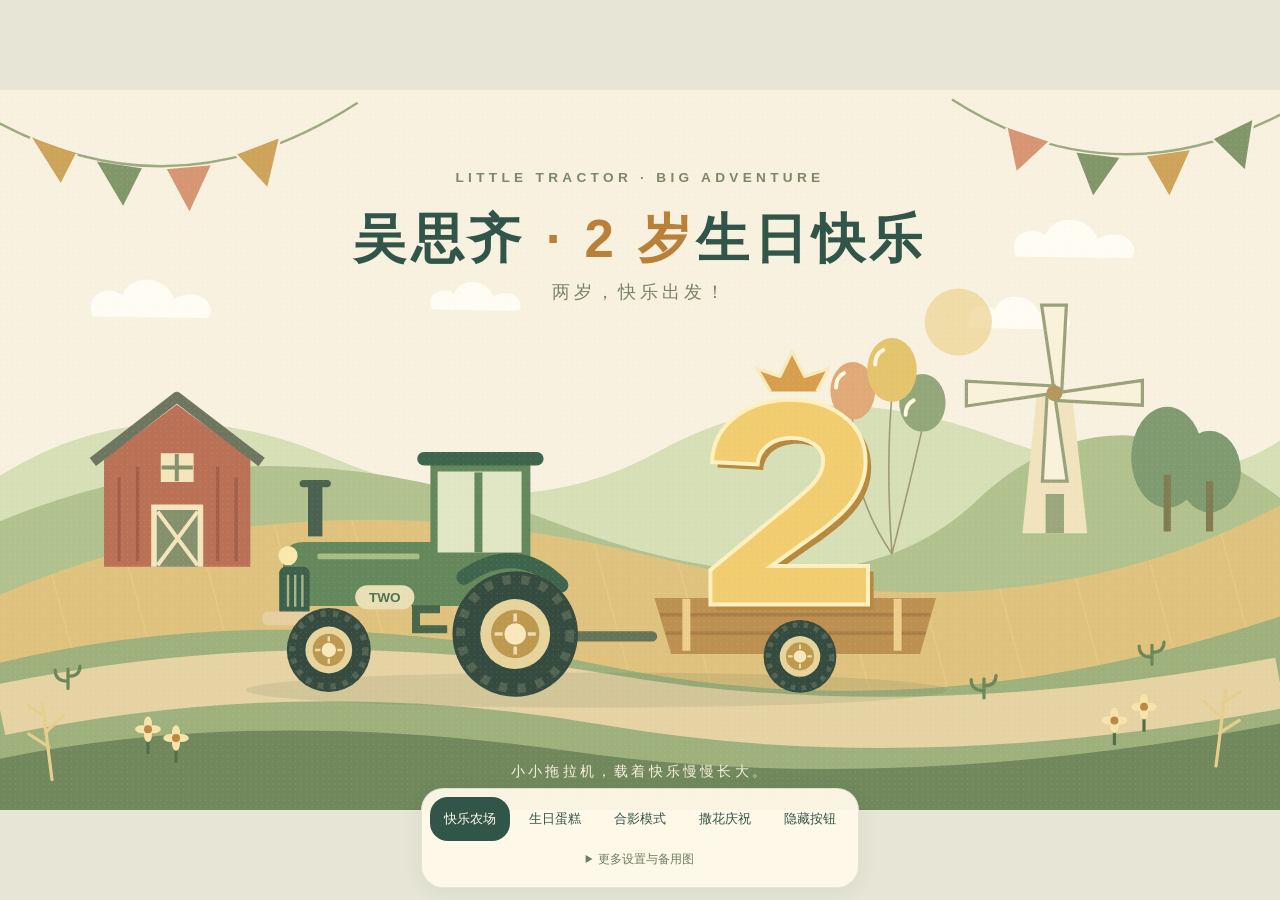
==== classic/index.html @ 9b850d2f "feat: 初始化两岁拖拉机主题生日大屏项目 添加完整的项目说明文档README.md，新增派对版与简洁版生日网页及配套静态资源，新增三款开发辅助脚本：静态资源导出脚本、页面回归测试脚本、派对插画构建" ====
<!doctype html>
<html lang="zh-CN">
<head>
<meta charset="utf-8">
<meta name="viewport" content="width=device-width, initial-scale=1, viewport-fit=cover">
<meta name="theme-color" content="#f8f1df">
<title>清新简洁 · 吴思齐两岁生日</title>
<meta name="description" content="思齐两岁生日大屏：快乐农场、生日蛋糕、合影模式。">
<style>
:root { color-scheme:light; --ink:#315548; --paper:#f8f1df; }
* { box-sizing:border-box; }
html,body { margin:0; width:100%; height:100%; overflow:hidden; }
body { background:#e7e6d6; color:var(--ink); font-family:"PingFang SC","Microsoft YaHei",sans-serif; display:grid; place-items:center; }
button,a,summary { font:inherit; -webkit-tap-highlight-color:transparent; touch-action:manipulation; }
button[hidden],.controls[hidden] { display:none!important; }
.stage { position:relative; width:min(100vw,177.7778vh); width:min(100vw,177.7778dvh); aspect-ratio:16/9; overflow:hidden; background:var(--paper); isolation:isolate; outline:none; }
.scene { position:absolute; inset:0; width:100%; height:100%; }
.controls { position:fixed; bottom:max(12px,env(safe-area-inset-bottom)); left:50%; transform:translateX(-50%); width:max-content; max-width:calc(100vw - 24px); max-height:70vh; max-height:70dvh; overflow-y:auto; z-index:5; padding:8px; background:#fff9e9f5; border:1px solid #31554820; border-radius:22px; box-shadow:0 4px 20px #31554815; }
.control-row { display:flex; flex-wrap:wrap; justify-content:center; gap:5px; max-width:680px; }
.controls button,.controls a { display:inline-flex; align-items:center; justify-content:center; min-height:44px; border:0; border-radius:18px; padding:10px 14px; background:transparent; color:var(--ink); cursor:pointer; font-size:13px; text-decoration:none; }
.controls button:hover,.controls a:hover,summary:hover { background:#e9edda; }
.controls button[aria-pressed="true"] { background:#315548; color:#fff9e9; }
#candles { background:#edce8d; }
.controls :focus-visible { outline:2px solid var(--ink); outline-offset:2px; }
.controls button:disabled { cursor:wait; opacity:.65; }
summary { cursor:pointer; text-align:center; padding:10px; border-radius:12px; font-size:12px; color:#6c7d61; min-height:38px; }
.secondary { border-top:1px solid #31554815; padding-top:8px; }
.help { max-width:650px; font-size:12px; line-height:1.8; margin:8px 12px; text-align:center; color:#6c7d61; }
.notice { position:fixed; left:50%; top:max(12px,env(safe-area-inset-top)); transform:translateX(-50%); background:#315548ed; color:#fff9e9; padding:12px 20px; border-radius:18px; text-align:center; font-size:13px; line-height:1.6; z-index:6; max-width:90vw; width:max-content; pointer-events:none; }
.notice:empty { display:none; }
.portrait-note { display:none; position:fixed; top:calc(50% + 28.125vw); font-size:13px; color:#63715d; text-align:center; line-height:1.8; margin:20px; }
.clean .portrait-note { display:none; }
.cloud { animation:drift 24s ease-in-out infinite alternate; }
.cloud.two { animation-duration:32s; animation-direction:alternate-reverse; }
.blades { transform-origin:1318px 379px; animation:spin 28s linear infinite; }
.wheel { animation:spin 18s linear infinite; }
.rear { transform-origin:644px 680px; }
.front { transform-origin:411px 700px; }
.trailer-wheel { transform-origin:1000px 708px; animation-duration:22s; }
.balloons { transform-origin:1115px 580px; animation:sway 6s ease-in-out infinite alternate; }
.paused * { animation-play-state:paused!important; }
#confetti { position:absolute; inset:0; pointer-events:none; overflow:hidden; }
.confetti-piece { position:absolute; left:var(--x); top:-5%; width:.55%; height:1.6%; border-radius:2px; background:var(--color); opacity:0; animation:fall var(--duration) linear var(--delay) both; }
@keyframes spin { to { transform:rotate(360deg); } }
@keyframes drift { to { transform:translateX(28px); } }
@keyframes sway { from { transform:rotate(-2deg); } to { transform:rotate(3deg); } }
@keyframes fall { 0% { opacity:0; transform:translate(0,0) rotate(0); } 8% { opacity:.8; } 85% { opacity:.8; } 100% { opacity:0; transform:translate(var(--drift),var(--fall)) rotate(var(--turn)); } }
@media(prefers-reduced-motion:reduce) { .stage * { animation:none!important; } #confetti { display:none; } }
@media(orientation:portrait) { .portrait-note { display:block; } .controls { width:calc(100vw - 24px); } .controls button,.controls a { padding:10px 12px; } }
@media(max-height:460px) { .controls { bottom:max(6px,env(safe-area-inset-bottom)); padding:4px; border-radius:16px; } .controls button,.controls a { padding:8px 12px; font-size:12px; } summary { padding:6px; min-height:30px; } }

[hidden] { display:none!important; }
.party-ride { animation:ride 16s ease-in-out infinite alternate; }
@keyframes ride { from {transform:translateX(-14px)} to {transform:translateX(14px)} }
#flames { transform-box:fill-box; transform-origin:center bottom; }
.controls button,.controls a { min-height:44px; }
@media(prefers-reduced-motion:reduce) { .stage * { animation:none!important; } }
</style>
</head>
<body>
<main class="stage" id="stage" tabindex="-1" aria-label="吴思齐两周岁生日农场，绿色拖拉机拉着数字2">
<svg id="farm-scene" class="scene" viewBox="0 0 1600 900" xmlns="http://www.w3.org/2000/svg" aria-hidden="true">
<defs>
 <pattern id="paper" width="7" height="7" patternUnits="userSpaceOnUse"><circle cx="1" cy="2" r=".65" fill="#9c8964" opacity=".09"/><circle cx="5" cy="6" r=".5" fill="#fff" opacity=".5"/></pattern>
 <pattern id="field" width="95" height="70" patternUnits="userSpaceOnUse" patternTransform="rotate(-15)"><path d="M0 0V70" stroke="#f1d186" stroke-width="3" opacity=".55"/></pattern>
 <g id="cloud" fill="#fffdf3"><path d="M0 38C-12 12 18-3 37 12C47-18 93-12 102 16C132 0 157 23 144 40Z"/></g>
 <g id="sprout" stroke="#6c8757" stroke-width="4" fill="none" stroke-linecap="round"><path d="M0 0v-24m0 15q-16 0-16-14m16 8q15 0 15-13"/></g>
 <g id="flower"><path d="M0 0v-31" stroke="#526e4a" stroke-width="4"/><g fill="#f6e4aa"><ellipse cy="-38" rx="5" ry="9"/><ellipse cy="-24" rx="5" ry="9"/><ellipse cx="-7" cy="-31" rx="9" ry="5"/><ellipse cx="7" cy="-31" rx="9" ry="5"/></g><circle cy="-31" r="5" fill="#bd8845"/></g>
 <g id="tire"><circle r="70" fill="#354b40"/><circle r="61" fill="none" stroke="#536453" stroke-width="10" stroke-dasharray="9 12"/><circle r="39" fill="#e7d49c"/><circle r="27" fill="#bc994f"/><circle r="12" fill="#f7e9bd"/><g stroke="#eedbad" stroke-width="4"><path d="M0-23v9M0 14v9M-23 0h9M14 0h9"/></g></g>
</defs>
<path d="M0 0H1600V900H0Z" fill="#f8f1df"/>
<!-- 悬挂的彩旗与远处的云 -->
<path d="M-30 25Q210 170 447 16M1190 12Q1400 147 1630 15" fill="none" stroke="#9caa80" stroke-width="3"/>
<g stroke="#f8f1df" stroke-width="3"><path d="M38 59l38 60 20-39" fill="#cda45a"/><path d="M119 89l35 59 25-50" fill="#829769"/><path d="M207 99l30 56 28-61" fill="#d69573"/><path d="M295 81l40 43 15-64" fill="#cda45a"/><path d="M1258 47l12 57 42-39" fill="#d69573"/><path d="M1344 78l22 57 35-50" fill="#829769"/><path d="M1432 83l30 52 27-60" fill="#cda45a"/><path d="M1516 62l41 40 10-65" fill="#829769"/></g>
<g class="cloud"><use href="#cloud" x="116" y="245"/><use href="#cloud" x="1120" y="286" transform="translate(260 22) scale(.85)"/></g><g class="cloud two"><use href="#cloud" x="1270" y="170"/><use href="#cloud" x="720" y="328" transform="scale(.75)"/></g>
<circle cx="1198" cy="290" r="42" fill="#ecd391" opacity=".7"/>
<!-- 一层层的田野 -->
<path d="M0 482Q190 363 414 459T825 451T1245 434T1600 438V900H0Z" fill="#d7dfb7"/>
<path d="M0 539Q330 401 689 539T1220 514T1600 510V900H0Z" fill="#b1c28e"/>
<path d="M0 631Q365 471 820 584T1600 519V900H0Z" fill="#dfc27e"/>
<path d="M0 631Q365 471 820 584T1600 519V900H0Z" fill="url(#field)"/>
<!-- 谷仓 -->
<g transform="translate(130 393)"><path d="M0 68L91 0l92 68v135H0Z" fill="#ba7156"/><path d="M-14 72L91-9 197 72" fill="none" stroke="#6f7660" stroke-width="13" stroke-linejoin="round"/><path d="M19 91v105m23-118v118m100-118v118m23-105v105" stroke="#a55f49" stroke-width="4"/><path d="M59 125h65v78H59Z" fill="#f4e5bc"/><path d="M66 132h51v71H66Z" fill="#85916c"/><path d="M67 134l50 67m0-67l-50 67" stroke="#f4e5bc" stroke-width="5"/><path d="M71 61h41v36H71Z" fill="#f4e5bc"/><path d="M91 62v34m-19-17h39" stroke="#85916c" stroke-width="5"/></g>
<!-- 风车 -->
<path d="M1296 380h44l19 174h-81Z" fill="#f0e3bd"/><path d="M1307 505h23v49h-23Z" fill="#9ba67d"/><g class="blades" fill="#f9f2da" stroke="#9aa27b" stroke-width="4"><path d="M1318 379l-16-110h31l-6 110Z"/><path d="M1318 379l110-16v31l-110-6Z"/><path d="M1318 379l16 110h-31l6-110Z"/><path d="M1318 379l-110 16v-31l110 6Z"/></g><circle cx="1318" cy="379" r="10" fill="#b5965d"/>
<g fill="#7f9b6f"><ellipse cx="1459" cy="459" rx="45" ry="63"/><ellipse cx="1512" cy="477" rx="39" ry="51"/></g><path d="M1459 481v71m53-63v63" stroke="#817c51" stroke-width="9"/>
<path d="M0 716Q345 632 753 719T1600 658V900H0Z" fill="#9eb17c"/>
<path d="M0 775Q378 696 759 762T1600 741" fill="none" stroke="#e6d3a4" stroke-width="64"/>
<!-- 小车拖着生日数字；保持主体稳定，只有轮毂缓慢转动 -->
<ellipse cx="745" cy="750" rx="438" ry="22" fill="#5d714f" opacity=".15"/>
<path d="M715 683h100" stroke="#657456" stroke-width="13" stroke-linecap="round"/>
<g class="balloons" stroke="#9f9a72" stroke-width="2" fill="none"><path d="M1115 580q-55-80-49-175m49 175q24-95 38-158m-38 158q-8-110 0-199"/><ellipse cx="1066" cy="376" rx="28" ry="36" fill="#dfaa78" stroke="none"/><ellipse cx="1153" cy="391" rx="29" ry="36" fill="#93a77a" stroke="none"/><ellipse cx="1115" cy="350" rx="31" ry="40" fill="#e4c46c" stroke="none"/><path d="M1055 354q-10 5-10 18m59-47q-10 5-10 18m48 45q-10 5-10 18" stroke="#fff7df" stroke-width="5" stroke-linecap="round"/></g>
<path d="M818 635h352l-20 70H839Z" fill="#bc9050"/><path d="M825 656h338m-331 23h325" stroke="#a77e46" stroke-width="4"/><path d="M858 636v65m264-65v65" stroke="#edce8c" stroke-width="10"/>
<g class="wheel trailer-wheel"><use href="#tire" transform="translate(1000 708) scale(.65)"/></g>
<!-- 数字用路径绘制，避免不同设备字体改变形状 -->
<path d="M890 465C894 361 1082 362 1082 464C1082 510 1048 537 999 570L964 595H1085V643H888V600L973 530C1013 498 1029 485 1029 463C1029 427 950 423 947 468Z" fill="#b7893e" transform="translate(7 7)"/>
<path d="M890 465C894 361 1082 362 1082 464C1082 510 1048 537 999 570L964 595H1085V643H888V600L973 530C1013 498 1029 485 1029 463C1029 427 950 423 947 468Z" fill="#f1cd70" stroke="#fff0bf" stroke-width="5"/>
<path d="M963 377l-17-29 29 10 15-31 16 31 30-10-15 29" fill="#d79f4d" stroke="#f9ebba" stroke-width="4" stroke-linejoin="round"/>
<g><path d="M354 590q0-25 27-25h157v-98h125v178H352Z" fill="#64875b"/><path d="M547 477h105v101H547Z" fill="#e1e6c5"/><path d="M598 478v100" stroke="#64875b" stroke-width="10"/><path d="M530 461h141" stroke="#3c654b" stroke-width="17" stroke-linecap="round"/><path d="M385 558v-63h18v63" fill="#4b6250"/><path d="M379 492h30" stroke="#4b6250" stroke-width="9" stroke-linecap="round"/><rect x="349" y="596" width="38" height="62" rx="8" fill="#3d604b"/><path d="M360 606v40m9-40v40m9-40v40" stroke="#a5b489" stroke-width="3"/><path d="M400 583h121" stroke="#a9bd82" stroke-width="7" stroke-linecap="round"/><rect x="328" y="652" width="65" height="17" rx="6" fill="#e7cea0"/><circle cx="360" cy="582" r="12" fill="#fae7ac"/><path d="M580 609q66-46 121 10" fill="none" stroke="#3e654c" stroke-width="19" stroke-linecap="round"/><rect x="444" y="619" width="74" height="30" rx="15" fill="#e9dfb6"/><text x="481" y="640" text-anchor="middle" fill="#4f7350" font-size="17" font-family="sans-serif" font-weight="700">TWO</text><path d="M550 649h-30v25h39" fill="none" stroke="#47664b" stroke-width="10"/>
<g class="wheel rear"><use href="#tire" transform="translate(644 680) scale(1.12)"/></g><g class="wheel front"><use href="#tire" transform="translate(411 700) scale(.75)"/></g></g>
<!-- 前景花草 -->
<path d="M0 836Q319 770 716 827T1600 792V900H0Z" fill="#70885c"/>
<g><use href="#sprout" x="85" y="748"/><use href="#sprout" x="1230" y="760"/><use href="#sprout" x="1440" y="718"/><use href="#flower" x="185" y="830"/><use href="#flower" x="220" y="841"/><use href="#flower" x="1393" y="819"/><use href="#flower" x="1430" y="802"/></g>
<g stroke="#e6cf8c" stroke-width="4" fill="none" stroke-linecap="round"><path d="M65 862l-12-95m8 54l-25-16m22-3l22-21m-23 3l-22-15M1520 845l12-95m-8 54l25-16m-22-3l-22-21m23 3l22-15"/></g>
<path d="M0 0H1600V900H0Z" fill="url(#paper)" pointer-events="none"/>
<!-- 文字与插画共用坐标，保证电视与备用图构图一致 -->
<g text-anchor="middle" font-family="PingFang SC, Microsoft YaHei, Noto Sans CJK SC, sans-serif">
<text x="800" y="115" font-size="17" font-weight="600" letter-spacing="5.4" fill="#7b8868">LITTLE TRACTOR · BIG ADVENTURE</text>
<text x="800" y="209" font-size="66" font-weight="bold" letter-spacing="6" fill="#315548">吴思齐 <tspan fill="#b88038">· 2 岁</tspan>生日快乐</text>
<text x="800" y="260" font-size="23" letter-spacing="5" fill="#788465">两岁，快乐出发！</text>
<text x="800" y="858" font-size="18" letter-spacing="4" fill="#f8f1df">小小拖拉机，载着快乐慢慢长大。</text>
</g>
</svg>
<svg class="scene" id="cake-scene" style="display:none" viewBox="0 0 1600 900" xmlns="http://www.w3.org/2000/svg" aria-hidden="true">
<defs>
 <pattern id="cake-paper" width="7" height="7" patternUnits="userSpaceOnUse"><circle cx="1" cy="2" r=".65" fill="#9c8964" opacity=".09"/><circle cx="5" cy="6" r=".5" fill="#fff" opacity=".5"/></pattern>
 <pattern id="cake-field" width="95" height="70" patternUnits="userSpaceOnUse" patternTransform="rotate(-15)"><path d="M0 0V70" stroke="#f1d186" stroke-width="3" opacity=".55"/></pattern>
 <g id="cake-cloud" fill="#fffdf3"><path d="M0 38C-12 12 18-3 37 12C47-18 93-12 102 16C132 0 157 23 144 40Z"/></g>
 <g id="cake-sprout" stroke="#6c8757" stroke-width="4" fill="none" stroke-linecap="round"><path d="M0 0v-24m0 15q-16 0-16-14m16 8q15 0 15-13"/></g>
 <g id="cake-flower"><path d="M0 0v-31" stroke="#526e4a" stroke-width="4"/><g fill="#f6e4aa"><ellipse cy="-38" rx="5" ry="9"/><ellipse cy="-24" rx="5" ry="9"/><ellipse cx="-7" cy="-31" rx="9" ry="5"/><ellipse cx="7" cy="-31" rx="9" ry="5"/></g><circle cy="-31" r="5" fill="#bd8845"/></g>
 <g id="cake-tire"><circle r="70" fill="#354b40"/><circle r="61" fill="none" stroke="#536453" stroke-width="10" stroke-dasharray="9 12"/><circle r="39" fill="#e7d49c"/><circle r="27" fill="#bc994f"/><circle r="12" fill="#f7e9bd"/><g stroke="#eedbad" stroke-width="4"><path d="M0-23v9M0 14v9M-23 0h9M14 0h9"/></g></g>
</defs>
<path d="M0 0H1600V900H0Z" fill="#f8f1df"/>
<!-- 悬挂的彩旗与远处的云 -->
<path d="M-30 25Q210 170 447 16M1190 12Q1400 147 1630 15" fill="none" stroke="#9caa80" stroke-width="3"/>
<g stroke="#f8f1df" stroke-width="3"><path d="M38 59l38 60 20-39" fill="#cda45a"/><path d="M119 89l35 59 25-50" fill="#829769"/><path d="M207 99l30 56 28-61" fill="#d69573"/><path d="M295 81l40 43 15-64" fill="#cda45a"/><path d="M1258 47l12 57 42-39" fill="#d69573"/><path d="M1344 78l22 57 35-50" fill="#829769"/><path d="M1432 83l30 52 27-60" fill="#cda45a"/><path d="M1516 62l41 40 10-65" fill="#829769"/></g>
<g class="cloud"><use href="#cake-cloud" x="116" y="245"/><use href="#cake-cloud" x="1120" y="286" transform="translate(260 22) scale(.85)"/></g><g class="cloud two"><use href="#cake-cloud" x="1270" y="170"/><use href="#cake-cloud" x="720" y="328" transform="scale(.75)"/></g>
<circle cx="1198" cy="290" r="42" fill="#ecd391" opacity=".7"/>
<ellipse cx="800" cy="733" rx="610" ry="139" fill="#e6e8ce"/>
<ellipse cx="800" cy="757" rx="395" ry="30" fill="#b4bd90" opacity=".35"/>
<!-- 奶油蛋糕与木色蛋糕托 -->
<path d="M755 747h90l13 49h-116Z" fill="#bb9156"/>
<ellipse cx="800" cy="800" rx="135" ry="12" fill="#cda66d"/>
<rect x="470" y="720" width="660" height="29" rx="15" fill="#cda66d"/>
<rect x="505" y="568" width="590" height="152" rx="29" fill="#93a87b"/>
<path d="M524 597v93m49-93v93m49-93v93m49-93v93m49-93v93m49-93v93m49-93v93m49-93v93m49-93v93m49-93v93m49-93v93m49-93v93" stroke="#b5c49a" stroke-width="7" opacity=".55"/>
<path d="M505 597v-24q0-21 25-21h540q25 0 25 21v24q-20 35-40 0-21 37-42 0-21 37-42 0-21 37-42 0-21 37-42 0-21 37-42 0-21 37-42 0-21 37-42 0-21 37-42 0-21 37-42 0-21 37-42 0-21 37-42 0-21 37-44 0Z" fill="#fff7e3"/>
<rect x="602" y="433" width="396" height="127" rx="26" fill="#edce8d"/>
<path d="M602 466v-26q0-19 24-19h348q24 0 24 19v26q-22 32-44 0-22 32-44 0-22 32-44 0-22 32-44 0-22 32-44 0-22 32-44 0-22 32-44 0-22 32-44 0-22 32-44 0Z" fill="#fff9e9"/>
<g fill="#cba367"><circle cx="647" cy="508" r="5"/><circle cx="700" cy="527" r="5"/><circle cx="750" cy="508" r="5"/><circle cx="850" cy="508" r="5"/><circle cx="900" cy="527" r="5"/><circle cx="953" cy="508" r="5"/></g>
<rect x="685" y="626" width="230" height="58" rx="29" fill="#f7efda"/>
<text x="800" y="663" text-anchor="middle" font-size="26" letter-spacing="5" fill="#536d4b" font-family="sans-serif">HAPPY TWO</text>
<!-- 两支蜡烛：只由大人点击按钮熄灭 -->
<g stroke="#ca9774" stroke-width="3"><rect x="727" y="352" width="21" height="69" rx="5" fill="#e4b18b"/><rect x="852" y="352" width="21" height="69" rx="5" fill="#e4b18b"/><path d="M729 368l17 11m-17 7l17 11m108-29l17 11m-17 7l17 11" stroke="#fff1d4"/><path d="M737 351v-11m125 11v-11" stroke="#635c45"/></g>
<g id="flames" fill="#dfad51"><path d="M737 296c-5 17-18 23-17 35 1 19 33 19 34 0 1-12-12-20-17-35Z"/><path d="M862 296c-5 17-18 23-17 35 1 19 33 19 34 0 1-12-12-20-17-35Z"/><g fill="#ffe5a3"><ellipse cx="737" cy="333" rx="7" ry="10"/><ellipse cx="862" cy="333" rx="7" ry="10"/></g></g>
<!-- 小拖拉机与农场花朵保留主题呼应 -->
<g transform="translate(60 421) scale(.58)"><g><path d="M354 590q0-25 27-25h157v-98h125v178H352Z" fill="#64875b"/><path d="M547 477h105v101H547Z" fill="#e1e6c5"/><path d="M598 478v100" stroke="#64875b" stroke-width="10"/><path d="M530 461h141" stroke="#3c654b" stroke-width="17" stroke-linecap="round"/><path d="M385 558v-63h18v63" fill="#4b6250"/><path d="M379 492h30" stroke="#4b6250" stroke-width="9" stroke-linecap="round"/><rect x="349" y="596" width="38" height="62" rx="8" fill="#3d604b"/><path d="M360 606v40m9-40v40m9-40v40" stroke="#a5b489" stroke-width="3"/><path d="M400 583h121" stroke="#a9bd82" stroke-width="7" stroke-linecap="round"/><rect x="328" y="652" width="65" height="17" rx="6" fill="#e7cea0"/><circle cx="360" cy="582" r="12" fill="#fae7ac"/><path d="M580 609q66-46 121 10" fill="none" stroke="#3e654c" stroke-width="19" stroke-linecap="round"/><rect x="444" y="619" width="74" height="30" rx="15" fill="#e9dfb6"/><text x="481" y="640" text-anchor="middle" fill="#4f7350" font-size="17" font-family="sans-serif" font-weight="700">TWO</text><path d="M550 649h-30v25h39" fill="none" stroke="#47664b" stroke-width="10"/>
<g ><use href="#cake-tire" transform="translate(644 680) scale(1.12)"/></g><g ><use href="#cake-tire" transform="translate(411 700) scale(.75)"/></g></g>
</g>
<g transform="translate(1165 575)"><path d="M0 164v-117m40 117V20m40 144V57" stroke="#819368" stroke-width="6"/><g fill="#e6c778"><ellipse cy="41" rx="21" ry="30"/><ellipse cx="40" cy="16" rx="21" ry="30"/><ellipse cx="80" cy="52" rx="21" ry="30"/></g><path d="M0 109q-40 0-42-29 36-2 42 29m40 2q39-8 39-37-31 1-39 37m40 43q33-3 38-32-30-1-38 32" fill="#93a87b"/></g>
<use href="#cake-flower" x="510" y="815"/><use href="#cake-flower" x="1225" y="803"/>
<path d="M0 0H1600V900H0Z" fill="url(#cake-paper)" pointer-events="none"/>
<g text-anchor="middle" font-family="PingFang SC, Microsoft YaHei, Noto Sans CJK SC, sans-serif">
<text x="800" y="115" font-size="17" font-weight="600" letter-spacing="5.4" fill="#7b8868">A LITTLE WISH · A LOT OF LOVE</text>
<text x="800" y="209" font-size="66" font-weight="bold" letter-spacing="6" fill="#315548">吴思齐 <tspan fill="#b88038">· 2 岁</tspan>生日快乐</text>
<text id="cake-wish" x="800" y="260" font-size="23" letter-spacing="5" fill="#788465">小小的愿望，大大的幸福。</text>
<text x="800" y="858" font-size="18" letter-spacing="4" fill="#788465">愿你眼里有光，每一天都快乐成长。</text>
</g></svg>
<div id="confetti" aria-hidden="true"></div>
</main>
<p class="portrait-note">把手机横过来，让快乐铺满大屏<br>通过手机的屏幕镜像功能投到电视</p>
<nav class="controls" id="controls" aria-label="大屏控制">
 <div class="control-row">
  <button id="farm" type="button" aria-pressed="true">快乐农场</button>
  <button id="cake" type="button" aria-pressed="false">生日蛋糕</button>
  <button id="candles" type="button" hidden>吹灭蜡烛</button>
  <button id="photo" type="button" aria-pressed="false">合影模式</button>
  <button id="celebrate" type="button">撒花庆祝</button>
  <button id="hide" type="button">隐藏按钮</button>
 </div>
 <details id="options"><summary>更多设置与备用图</summary>
  <div class="control-row secondary">
   <button id="pause" type="button" aria-pressed="false">暂停动画</button>
   <button id="fullscreen" type="button">全屏展示</button>
   <button id="awake" type="button" aria-pressed="false">保持屏幕常亮</button>
   <a href="assets/birthday-background-4k.png" download="思齐两岁生日背景-4K.png">农场备用图</a>
   <a href="assets/birthday-cake-4k.png" download="思齐两岁生日蛋糕-4K.png">蛋糕备用图</a>
  </div>
  <a href="../index.html">返回派对版</a>
  <p class="help">先横屏，再使用手机屏幕镜像。隐藏后轻点画面恢复操作。<br>蛋糕和蜡烛由大人手动控制；没有倒计时，也不会调用麦克风。<br>常亮功能不可用时，请在手机设置里暂时延长自动锁屏时间。</p>
 </details>
</nav>
<div class="notice" id="notice" role="status" aria-live="polite"></div>
<noscript><p class="notice">当前为静态农场背景；开启浏览器 JavaScript 后可切换蛋糕和合影模式。</p></noscript>
<script>
'use strict';
const $ = id => document.getElementById(id);
const stage = $('stage');
const controls = $('controls');
const pause = $('pause');
const photo = $('photo');
const notice = $('notice');
const fullscreen = $('fullscreen');
const reducedMotion = window.matchMedia('(prefers-reduced-motion: reduce)');
let scene = 'farm';
let blown = false;
let photoMode = false;
let pausedBeforePhoto = false;
let noticeTimer;
let confettiTimer;
let wakeLock = null;
let wantsAwake = false;
let wakePending = false;

function clearNotice() {
 clearTimeout(noticeTimer);
 notice.textContent = '';
}
function tell(message) {
 clearNotice();
 notice.textContent = message;
 noticeTimer = setTimeout(clearNotice, 5000);
}
function setControls(visible) {
 controls.hidden = !visible;
 document.body.classList.toggle('clean', !visible || photoMode);
 if (!visible) {
  $('options').open = false;
  clearNotice();
  stage.focus({preventScroll:true});
 }
}
function setPaused(paused) {
 stage.classList.toggle('paused', paused);
 pause.textContent = paused ? '继续动画' : '暂停动画';
 pause.setAttribute('aria-pressed', String(paused));
 if (paused) clearConfetti();
}
function leavePhoto() {
 photoMode = false;
 photo.textContent = '合影模式';
 photo.setAttribute('aria-pressed', 'false');
 document.body.classList.toggle('clean', controls.hidden);
 setPaused(pausedBeforePhoto);
}
photo.addEventListener('click', () => {
 if (photoMode) { leavePhoto(); return; }
 pausedBeforePhoto = stage.classList.contains('paused');
 photoMode = true;
 setPaused(true);
 photo.textContent = '退出合影';
 photo.setAttribute('aria-pressed', 'true');
 setControls(false);
});
pause.addEventListener('click', () => {
 if (photoMode) { leavePhoto(); setPaused(false); }
 else setPaused(!stage.classList.contains('paused'));
});
function clearConfetti() {
 clearTimeout(confettiTimer);
 $('confetti').replaceChildren();
}
function celebrate() {
 clearConfetti();
 if (reducedMotion.matches || stage.classList.contains('paused')) return;
 const colors = ['#cda45a','#829769','#d69573','#e4c46c'];
 const pieces = document.createDocumentFragment();
 for (let i=0; i<48; i++) {
  const piece = document.createElement('i');
  piece.className = 'confetti-piece';
  const values = {
   '--x':`${(i * 37) % 100}%`, '--color':colors[i % colors.length],
   '--duration':`${6 + (i % 4) * .5}s`, '--delay':`${(i % 7) * .13}s`,
   '--drift':`${(i % 2 ? 1 : -1) * (15 + i % 60)}px`,
   '--fall':`${stage.clientHeight * 1.12}px`, '--turn':`${i % 2 ? 240 : -240}deg`
  };
  for (const [key,value] of Object.entries(values)) piece.style.setProperty(key,value);
  pieces.append(piece);
 }
 $('confetti').append(pieces);
 confettiTimer = setTimeout(clearConfetti, 9000);
}
function updateCandles() {
 $('flames').style.display = blown ? 'none' : '';
 $('cake-wish').textContent = blown ? '愿所有美好，陪你慢慢长大。' : '小小的愿望，大大的幸福。';
 $('candles').textContent = blown ? '重新点亮' : '吹灭蜡烛';
 stage.setAttribute('aria-label', scene === 'farm'
  ? '吴思齐两周岁生日农场，绿色拖拉机拉着数字2'
  : `吴思齐两周岁生日蛋糕，蜡烛${blown ? '已熄灭' : '已点亮'}`);
}
function selectScene(next) {
 if (scene === next) return;
 clearConfetti();
 clearNotice();
 scene = next;
 $('farm-scene').style.display = next === 'farm' ? '' : 'none';
 $('cake-scene').style.display = next === 'cake' ? '' : 'none';
 $('farm').setAttribute('aria-pressed', String(next === 'farm'));
 $('cake').setAttribute('aria-pressed', String(next === 'cake'));
 $('candles').hidden = next !== 'cake';
 updateCandles();
}
$('farm').addEventListener('click', () => selectScene('farm'));
$('cake').addEventListener('click', () => selectScene('cake'));
$('candles').addEventListener('click', () => {
 if (scene !== 'cake') return;
 blown = !blown;
 updateCandles();
 if (blown) { celebrate(); setControls(false); }
 else clearConfetti();
});
$('celebrate').addEventListener('click', () => { celebrate(); setControls(false); });
$('hide').addEventListener('click', () => setControls(false));
document.addEventListener('click', event => {
 if (controls.hidden && !event.target.closest('button,a,summary')) setControls(true);
});
fullscreen.addEventListener('click', async () => {
 try {
  if (document.fullscreenElement) await document.exitFullscreen();
  else if (document.documentElement.requestFullscreen) {
   await document.documentElement.requestFullscreen();
   setControls(false);
  } else tell('此浏览器不支持网页全屏，请横屏并收起浏览器工具栏。');
 } catch { tell('暂时无法进入全屏；仍可横屏并使用手机屏幕镜像。'); }
});
document.addEventListener('fullscreenchange', () => {
 fullscreen.textContent = document.fullscreenElement ? '退出全屏' : '全屏展示';
 if (!document.fullscreenElement) setControls(true);
});
// 常亮仅在浏览器支持且用户主动开启时申请；切后台释放后，回前台尝试恢复。
function updateAwakeButton() {
 $('awake').textContent = wakeLock ? '关闭屏幕常亮' : wantsAwake ? '常亮已暂停 · 重试' : '保持屏幕常亮';
 $('awake').setAttribute('aria-pressed', String(Boolean(wakeLock)));
}
async function acquireWakeLock(showFeedback) {
 if (wakePending || wakeLock || !wantsAwake || document.visibilityState !== 'visible') return;
 wakePending = true;
 $('awake').disabled = true;
 try {
  const lock = await navigator.wakeLock.request('screen');
  if (!wantsAwake) { await lock.release(); return; }
  wakeLock = lock;
  lock.addEventListener('release', () => {
   if (wakeLock === lock) wakeLock = null;
   updateAwakeButton();
  });
  if (showFeedback) tell('屏幕常亮已开启，请保持网页在前台。');
 } catch {
  if (showFeedback) tell('当前无法保持常亮，请在手机设置里暂时延长自动锁屏时间。');
 } finally {
  wakePending = false;
  $('awake').disabled = false;
  updateAwakeButton();
 }
}
$('awake').addEventListener('click', async () => {
 if (!navigator.wakeLock) {
  tell('此环境不支持网页常亮，请在手机设置里暂时延长自动锁屏时间。');
  return;
 }
 if (wakeLock) {
  wantsAwake = false;
  const lock = wakeLock;
  wakeLock = null;
  try { await lock.release(); } catch { /* 页面状态已复位。 */ }
  updateAwakeButton();
 } else {
  wantsAwake = true;
  await acquireWakeLock(true);
 }
});
document.addEventListener('visibilitychange', () => {
 if (document.visibilityState === 'visible') acquireWakeLock(false);
 else clearConfetti();
});
window.addEventListener('pagehide', () => {
 clearConfetti();
 const lock = wakeLock;
 wakeLock = null;
 if (lock) lock.release().catch(() => {});
});
window.addEventListener('pageshow', () => acquireWakeLock(false));
window.addEventListener('resize', clearConfetti);
if (reducedMotion.addEventListener) reducedMotion.addEventListener('change', clearConfetti);
document.addEventListener('keydown', event => {
 if (event.key === 'Escape') { setControls(true); $('farm').focus(); }
 if (event.key.toLowerCase() === 'h' && !event.repeat && !event.ctrlKey && !event.metaKey && !event.altKey) {
  setControls(controls.hidden);
  if (!controls.hidden) $('farm').focus();
 }
});
</script>
</body>
</html>
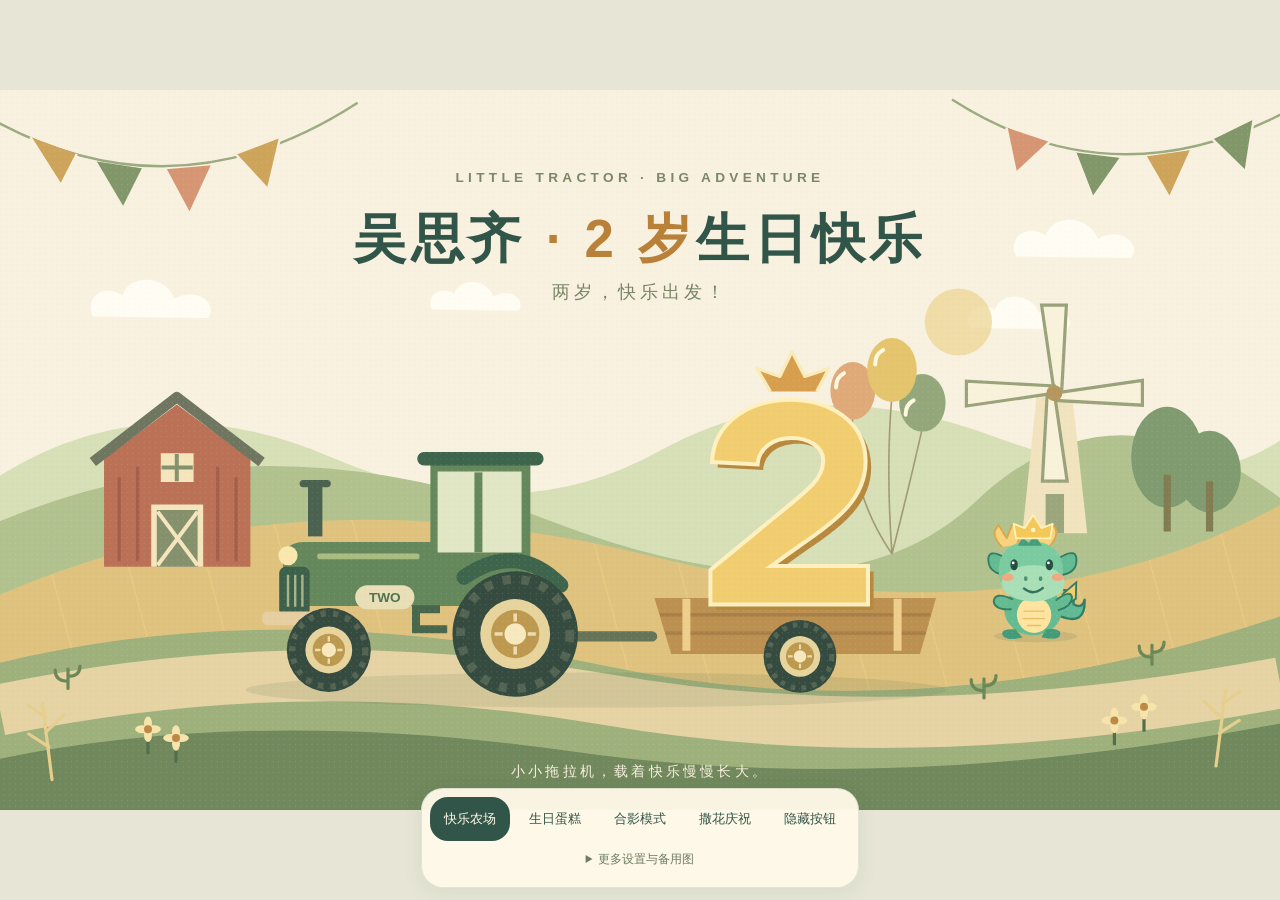
==== commit 97616931: "feat: 添加生日农场派对与游乐园模式、CI部署及配套工具 - 配置GitHub Pages自动部署工作流，支持main分支推送与手动部署 - 新增静态资源打包、站点检查等开发脚本，完善项目工具链 " ====
--- a/classic/index.html
+++ b/classic/index.html
@@ -98,6 +98,27 @@
 <path d="M963 377l-17-29 29 10 15-31 16 31 30-10-15 29" fill="#d79f4d" stroke="#f9ebba" stroke-width="4" stroke-linejoin="round"/>
 <g><path d="M354 590q0-25 27-25h157v-98h125v178H352Z" fill="#64875b"/><path d="M547 477h105v101H547Z" fill="#e1e6c5"/><path d="M598 478v100" stroke="#64875b" stroke-width="10"/><path d="M530 461h141" stroke="#3c654b" stroke-width="17" stroke-linecap="round"/><path d="M385 558v-63h18v63" fill="#4b6250"/><path d="M379 492h30" stroke="#4b6250" stroke-width="9" stroke-linecap="round"/><rect x="349" y="596" width="38" height="62" rx="8" fill="#3d604b"/><path d="M360 606v40m9-40v40m9-40v40" stroke="#a5b489" stroke-width="3"/><path d="M400 583h121" stroke="#a9bd82" stroke-width="7" stroke-linecap="round"/><rect x="328" y="652" width="65" height="17" rx="6" fill="#e7cea0"/><circle cx="360" cy="582" r="12" fill="#fae7ac"/><path d="M580 609q66-46 121 10" fill="none" stroke="#3e654c" stroke-width="19" stroke-linecap="round"/><rect x="444" y="619" width="74" height="30" rx="15" fill="#e9dfb6"/><text x="481" y="640" text-anchor="middle" fill="#4f7350" font-size="17" font-family="sans-serif" font-weight="700">TWO</text><path d="M550 649h-30v25h39" fill="none" stroke="#47664b" stroke-width="10"/>
 <g class="wheel rear"><use href="#tire" transform="translate(644 680) scale(1.12)"/></g><g class="wheel front"><use href="#tire" transform="translate(411 700) scale(.75)"/></g></g>
+<!-- 小龙伙伴 -->
+<g transform="translate(1205 525) scale(.58)"><ellipse cx="154" cy="272" rx="90" ry="13" fill="#285c48" opacity=".12"/>
+<path d="M205 228q58 24 55-35-5 21-24 10 3-28-22-31" fill="#62b995" stroke="#327d62" stroke-width="5" stroke-linejoin="round"/>
+<path d="M211 183l31-27-1 35-20 13" fill="#f4cc6b" stroke="#327d62" stroke-width="4"/>
+<ellipse cx="149" cy="216" rx="62" ry="54" fill="#65bb91"/>
+<ellipse cx="151" cy="226" rx="37" ry="39" fill="#ffe4a0"/>
+<path d="M129 218h44m-46 16h47m-37 15h28" stroke="#e7bd65" stroke-width="3" stroke-linecap="round"/>
+<path d="M111 257q-33-2-28 12 4 14 43 6m51-18q35-3 30 13-4 13-40 4" fill="#439c79"/>
+<path d="M104 192q-38-17-40 5 2 19 37 17m98-20q31-24 34-5-2 19-29 27" fill="#65bb91" stroke="#327d62" stroke-width="4" stroke-linecap="round"/>
+<path d="M91 104q-43-25-38 9 3 23 38 28m113-37q42-26 38 9-2 24-37 28" fill="#65bb91" stroke="#327d62" stroke-width="4"/>
+<path d="M82 80Q54 51 75 33l17 28 12-30q21 11 11 44m69 4q26-29 7-47l-16 29-13-28q-20 10-10 43" fill="#f8d37b" stroke="#d7a850" stroke-width="4" stroke-linejoin="round"/>
+<rect x="75" y="69" width="138" height="122" rx="57" fill="#7acba0"/>
+<path d="M116 77l10-17 14 11 12-18 16 24" fill="#459d79"/>
+<ellipse cx="149" cy="158" rx="68" ry="39" fill="#a9dfb7"/>
+<ellipse cx="108" cy="118" rx="8" ry="12" fill="#264c40"/><ellipse cx="184" cy="118" rx="8" ry="12" fill="#264c40"/>
+<circle cx="106" cy="114" r="3" fill="#fff"/><circle cx="182" cy="114" r="3" fill="#fff"/>
+<ellipse cx="94" cy="145" rx="13" ry="8" fill="#efa981"/><ellipse cx="202" cy="145" rx="13" ry="8" fill="#efa981"/>
+<ellipse cx="133" cy="148" rx="4" ry="5" fill="#4b9474"/><ellipse cx="165" cy="148" rx="4" ry="5" fill="#4b9474"/>
+<path d="M129 169q20 17 41-1" fill="none" stroke="#33735b" stroke-width="5" stroke-linecap="round"/>
+<path d="M112 61l-5-31 24 9 18-28 18 28 24-9-5 31Z" fill="#f4c857" stroke="#fff1b6" stroke-width="4" stroke-linejoin="round"/>
+<circle cx="149" cy="43" r="5" fill="#fff5c9"/></g>
 <!-- 前景花草 -->
 <path d="M0 836Q319 770 716 827T1600 792V900H0Z" fill="#70885c"/>
 <g><use href="#sprout" x="85" y="748"/><use href="#sprout" x="1230" y="760"/><use href="#sprout" x="1440" y="718"/><use href="#flower" x="185" y="830"/><use href="#flower" x="220" y="841"/><use href="#flower" x="1393" y="819"/><use href="#flower" x="1430" y="802"/></g>
@@ -148,6 +169,26 @@
 <g ><use href="#cake-tire" transform="translate(644 680) scale(1.12)"/></g><g ><use href="#cake-tire" transform="translate(411 700) scale(.75)"/></g></g>
 </g>
 <g transform="translate(1165 575)"><path d="M0 164v-117m40 117V20m40 144V57" stroke="#819368" stroke-width="6"/><g fill="#e6c778"><ellipse cy="41" rx="21" ry="30"/><ellipse cx="40" cy="16" rx="21" ry="30"/><ellipse cx="80" cy="52" rx="21" ry="30"/></g><path d="M0 109q-40 0-42-29 36-2 42 29m40 2q39-8 39-37-31 1-39 37m40 43q33-3 38-32-30-1-38 32" fill="#93a87b"/></g>
+<g transform="translate(1120 550) scale(.66)"><ellipse cx="154" cy="272" rx="90" ry="13" fill="#285c48" opacity=".12"/>
+<path d="M205 228q58 24 55-35-5 21-24 10 3-28-22-31" fill="#62b995" stroke="#327d62" stroke-width="5" stroke-linejoin="round"/>
+<path d="M211 183l31-27-1 35-20 13" fill="#f4cc6b" stroke="#327d62" stroke-width="4"/>
+<ellipse cx="149" cy="216" rx="62" ry="54" fill="#65bb91"/>
+<ellipse cx="151" cy="226" rx="37" ry="39" fill="#ffe4a0"/>
+<path d="M129 218h44m-46 16h47m-37 15h28" stroke="#e7bd65" stroke-width="3" stroke-linecap="round"/>
+<path d="M111 257q-33-2-28 12 4 14 43 6m51-18q35-3 30 13-4 13-40 4" fill="#439c79"/>
+<path d="M104 192q-38-17-40 5 2 19 37 17m98-20q31-24 34-5-2 19-29 27" fill="#65bb91" stroke="#327d62" stroke-width="4" stroke-linecap="round"/>
+<path d="M91 104q-43-25-38 9 3 23 38 28m113-37q42-26 38 9-2 24-37 28" fill="#65bb91" stroke="#327d62" stroke-width="4"/>
+<path d="M82 80Q54 51 75 33l17 28 12-30q21 11 11 44m69 4q26-29 7-47l-16 29-13-28q-20 10-10 43" fill="#f8d37b" stroke="#d7a850" stroke-width="4" stroke-linejoin="round"/>
+<rect x="75" y="69" width="138" height="122" rx="57" fill="#7acba0"/>
+<path d="M116 77l10-17 14 11 12-18 16 24" fill="#459d79"/>
+<ellipse cx="149" cy="158" rx="68" ry="39" fill="#a9dfb7"/>
+<ellipse cx="108" cy="118" rx="8" ry="12" fill="#264c40"/><ellipse cx="184" cy="118" rx="8" ry="12" fill="#264c40"/>
+<circle cx="106" cy="114" r="3" fill="#fff"/><circle cx="182" cy="114" r="3" fill="#fff"/>
+<ellipse cx="94" cy="145" rx="13" ry="8" fill="#efa981"/><ellipse cx="202" cy="145" rx="13" ry="8" fill="#efa981"/>
+<ellipse cx="133" cy="148" rx="4" ry="5" fill="#4b9474"/><ellipse cx="165" cy="148" rx="4" ry="5" fill="#4b9474"/>
+<path d="M129 169q20 17 41-1" fill="none" stroke="#33735b" stroke-width="5" stroke-linecap="round"/>
+<path d="M112 61l-5-31 24 9 18-28 18 28 24-9-5 31Z" fill="#f4c857" stroke="#fff1b6" stroke-width="4" stroke-linejoin="round"/>
+<circle cx="149" cy="43" r="5" fill="#fff5c9"/></g>
 <use href="#cake-flower" x="510" y="815"/><use href="#cake-flower" x="1225" y="803"/>
 <path d="M0 0H1600V900H0Z" fill="url(#cake-paper)" pointer-events="none"/>
 <g text-anchor="middle" font-family="PingFang SC, Microsoft YaHei, Noto Sans CJK SC, sans-serif">
@@ -176,7 +217,7 @@
    <a href="assets/birthday-background-4k.png" download="思齐两岁生日背景-4K.png">农场备用图</a>
    <a href="assets/birthday-cake-4k.png" download="思齐两岁生日蛋糕-4K.png">蛋糕备用图</a>
   </div>
-  <a href="../index.html">返回派对版</a>
+  <a href="../index.html">选择其他版本</a>
   <p class="help">先横屏，再使用手机屏幕镜像。隐藏后轻点画面恢复操作。<br>蛋糕和蜡烛由大人手动控制；没有倒计时，也不会调用麦克风。<br>常亮功能不可用时，请在手机设置里暂时延长自动锁屏时间。</p>
  </details>
 </nav>
@@ -328,7 +369,7 @@
  $('awake').disabled = true;
  try {
   const lock = await navigator.wakeLock.request('screen');
-  if (!wantsAwake) { await lock.release(); return; }
+  if (!wantsAwake || document.visibilityState !== 'visible') { await lock.release(); return; }
   wakeLock = lock;
   lock.addEventListener('release', () => {
    if (wakeLock === lock) wakeLock = null;
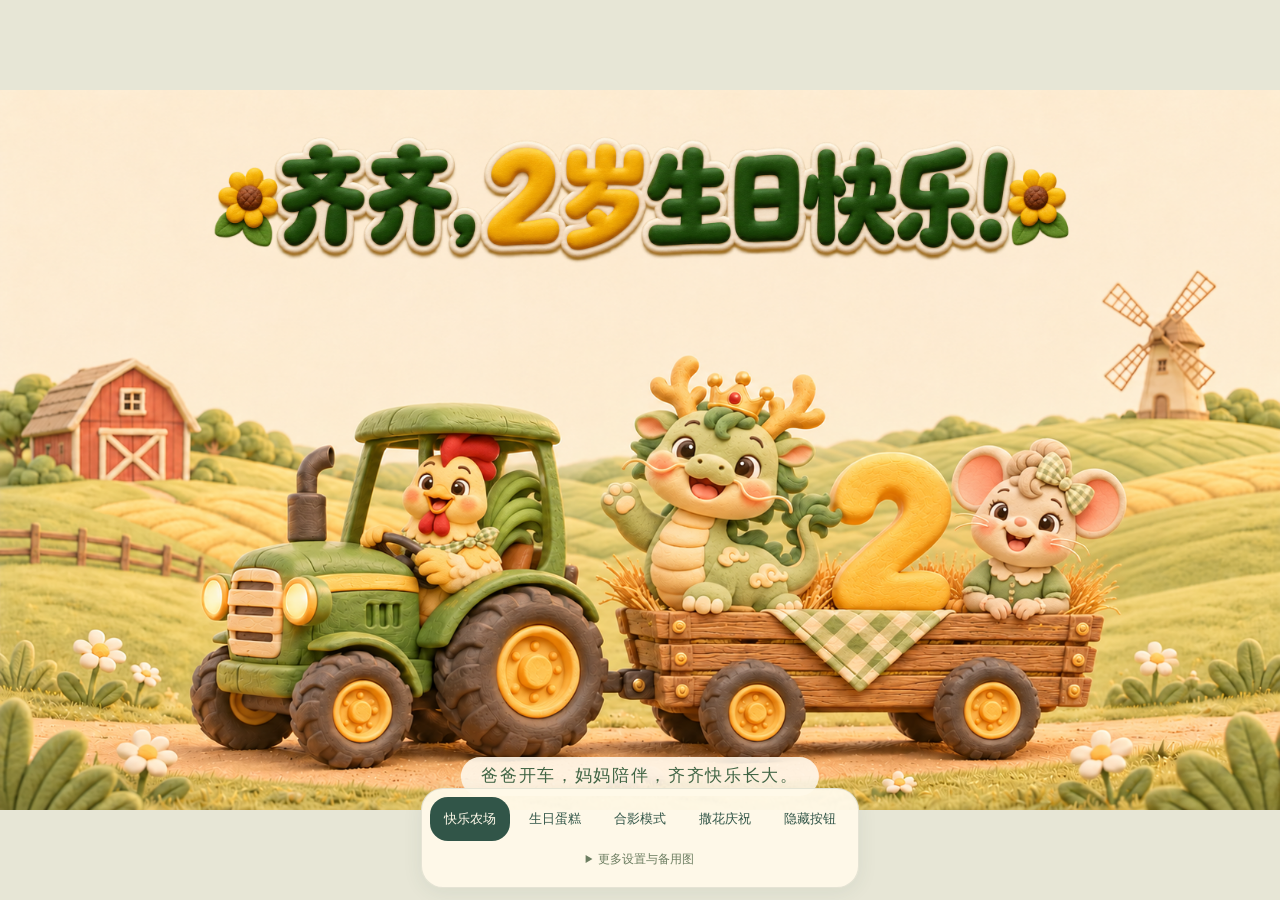
==== commit f630bc46: "chore: 替换全站所有中文文案、更新相关脚本与下载文件名，新增多个场景所需的图片资源文件。" ====
--- a/classic/index.html
+++ b/classic/index.html
@@ -4,8 +4,8 @@
 <meta charset="utf-8">
 <meta name="viewport" content="width=device-width, initial-scale=1, viewport-fit=cover">
 <meta name="theme-color" content="#f8f1df">
-<title>清新简洁 · 吴思齐两岁生日</title>
-<meta name="description" content="思齐两岁生日大屏：快乐农场、生日蛋糕、合影模式。">
+<title>清新简洁 · 齐齐两岁生日</title>
+<meta name="description" content="齐齐两岁生日大屏：快乐农场、生日蛋糕、合影模式。">
 <style>
 :root { color-scheme:light; --ink:#315548; --paper:#f8f1df; }
 * { box-sizing:border-box; }
@@ -30,14 +30,14 @@
 .notice:empty { display:none; }
 .portrait-note { display:none; position:fixed; top:calc(50% + 28.125vw); font-size:13px; color:#63715d; text-align:center; line-height:1.8; margin:20px; }
 .clean .portrait-note { display:none; }
-.cloud { animation:drift 24s ease-in-out infinite alternate; }
-.cloud.two { animation-duration:32s; animation-direction:alternate-reverse; }
-.blades { transform-origin:1318px 379px; animation:spin 28s linear infinite; }
-.wheel { animation:spin 18s linear infinite; }
-.rear { transform-origin:644px 680px; }
-.front { transform-origin:411px 700px; }
-.trailer-wheel { transform-origin:1000px 708px; animation-duration:22s; }
-.balloons { transform-origin:1115px 580px; animation:sway 6s ease-in-out infinite alternate; }
+
+
+
+
+
+
+
+
 .paused * { animation-play-state:paused!important; }
 #confetti { position:absolute; inset:0; pointer-events:none; overflow:hidden; }
 .confetti-piece { position:absolute; left:var(--x); top:-5%; width:.55%; height:1.6%; border-radius:2px; background:var(--color); opacity:0; animation:fall var(--duration) linear var(--delay) both; }
@@ -50,153 +50,19 @@
 @media(max-height:460px) { .controls { bottom:max(6px,env(safe-area-inset-bottom)); padding:4px; border-radius:16px; } .controls button,.controls a { padding:8px 12px; font-size:12px; } summary { padding:6px; min-height:30px; } }
 
 [hidden] { display:none!important; }
-.party-ride { animation:ride 16s ease-in-out infinite alternate; }
+
 @keyframes ride { from {transform:translateX(-14px)} to {transform:translateX(14px)} }
 #flames { transform-box:fill-box; transform-origin:center bottom; }
 .controls button,.controls a { min-height:44px; }
 @media(prefers-reduced-motion:reduce) { .stage * { animation:none!important; } }
 </style>
+<link rel="stylesheet" href="../assets/scenes.css">
+<link rel="icon" href="../assets/little-dragon.png" type="image/png">
 </head>
 <body>
-<main class="stage" id="stage" tabindex="-1" aria-label="吴思齐两周岁生日农场，绿色拖拉机拉着数字2">
-<svg id="farm-scene" class="scene" viewBox="0 0 1600 900" xmlns="http://www.w3.org/2000/svg" aria-hidden="true">
-<defs>
- <pattern id="paper" width="7" height="7" patternUnits="userSpaceOnUse"><circle cx="1" cy="2" r=".65" fill="#9c8964" opacity=".09"/><circle cx="5" cy="6" r=".5" fill="#fff" opacity=".5"/></pattern>
- <pattern id="field" width="95" height="70" patternUnits="userSpaceOnUse" patternTransform="rotate(-15)"><path d="M0 0V70" stroke="#f1d186" stroke-width="3" opacity=".55"/></pattern>
- <g id="cloud" fill="#fffdf3"><path d="M0 38C-12 12 18-3 37 12C47-18 93-12 102 16C132 0 157 23 144 40Z"/></g>
- <g id="sprout" stroke="#6c8757" stroke-width="4" fill="none" stroke-linecap="round"><path d="M0 0v-24m0 15q-16 0-16-14m16 8q15 0 15-13"/></g>
- <g id="flower"><path d="M0 0v-31" stroke="#526e4a" stroke-width="4"/><g fill="#f6e4aa"><ellipse cy="-38" rx="5" ry="9"/><ellipse cy="-24" rx="5" ry="9"/><ellipse cx="-7" cy="-31" rx="9" ry="5"/><ellipse cx="7" cy="-31" rx="9" ry="5"/></g><circle cy="-31" r="5" fill="#bd8845"/></g>
- <g id="tire"><circle r="70" fill="#354b40"/><circle r="61" fill="none" stroke="#536453" stroke-width="10" stroke-dasharray="9 12"/><circle r="39" fill="#e7d49c"/><circle r="27" fill="#bc994f"/><circle r="12" fill="#f7e9bd"/><g stroke="#eedbad" stroke-width="4"><path d="M0-23v9M0 14v9M-23 0h9M14 0h9"/></g></g>
-</defs>
-<path d="M0 0H1600V900H0Z" fill="#f8f1df"/>
-<!-- 悬挂的彩旗与远处的云 -->
-<path d="M-30 25Q210 170 447 16M1190 12Q1400 147 1630 15" fill="none" stroke="#9caa80" stroke-width="3"/>
-<g stroke="#f8f1df" stroke-width="3"><path d="M38 59l38 60 20-39" fill="#cda45a"/><path d="M119 89l35 59 25-50" fill="#829769"/><path d="M207 99l30 56 28-61" fill="#d69573"/><path d="M295 81l40 43 15-64" fill="#cda45a"/><path d="M1258 47l12 57 42-39" fill="#d69573"/><path d="M1344 78l22 57 35-50" fill="#829769"/><path d="M1432 83l30 52 27-60" fill="#cda45a"/><path d="M1516 62l41 40 10-65" fill="#829769"/></g>
-<g class="cloud"><use href="#cloud" x="116" y="245"/><use href="#cloud" x="1120" y="286" transform="translate(260 22) scale(.85)"/></g><g class="cloud two"><use href="#cloud" x="1270" y="170"/><use href="#cloud" x="720" y="328" transform="scale(.75)"/></g>
-<circle cx="1198" cy="290" r="42" fill="#ecd391" opacity=".7"/>
-<!-- 一层层的田野 -->
-<path d="M0 482Q190 363 414 459T825 451T1245 434T1600 438V900H0Z" fill="#d7dfb7"/>
-<path d="M0 539Q330 401 689 539T1220 514T1600 510V900H0Z" fill="#b1c28e"/>
-<path d="M0 631Q365 471 820 584T1600 519V900H0Z" fill="#dfc27e"/>
-<path d="M0 631Q365 471 820 584T1600 519V900H0Z" fill="url(#field)"/>
-<!-- 谷仓 -->
-<g transform="translate(130 393)"><path d="M0 68L91 0l92 68v135H0Z" fill="#ba7156"/><path d="M-14 72L91-9 197 72" fill="none" stroke="#6f7660" stroke-width="13" stroke-linejoin="round"/><path d="M19 91v105m23-118v118m100-118v118m23-105v105" stroke="#a55f49" stroke-width="4"/><path d="M59 125h65v78H59Z" fill="#f4e5bc"/><path d="M66 132h51v71H66Z" fill="#85916c"/><path d="M67 134l50 67m0-67l-50 67" stroke="#f4e5bc" stroke-width="5"/><path d="M71 61h41v36H71Z" fill="#f4e5bc"/><path d="M91 62v34m-19-17h39" stroke="#85916c" stroke-width="5"/></g>
-<!-- 风车 -->
-<path d="M1296 380h44l19 174h-81Z" fill="#f0e3bd"/><path d="M1307 505h23v49h-23Z" fill="#9ba67d"/><g class="blades" fill="#f9f2da" stroke="#9aa27b" stroke-width="4"><path d="M1318 379l-16-110h31l-6 110Z"/><path d="M1318 379l110-16v31l-110-6Z"/><path d="M1318 379l16 110h-31l6-110Z"/><path d="M1318 379l-110 16v-31l110 6Z"/></g><circle cx="1318" cy="379" r="10" fill="#b5965d"/>
-<g fill="#7f9b6f"><ellipse cx="1459" cy="459" rx="45" ry="63"/><ellipse cx="1512" cy="477" rx="39" ry="51"/></g><path d="M1459 481v71m53-63v63" stroke="#817c51" stroke-width="9"/>
-<path d="M0 716Q345 632 753 719T1600 658V900H0Z" fill="#9eb17c"/>
-<path d="M0 775Q378 696 759 762T1600 741" fill="none" stroke="#e6d3a4" stroke-width="64"/>
-<!-- 小车拖着生日数字；保持主体稳定，只有轮毂缓慢转动 -->
-<ellipse cx="745" cy="750" rx="438" ry="22" fill="#5d714f" opacity=".15"/>
-<path d="M715 683h100" stroke="#657456" stroke-width="13" stroke-linecap="round"/>
-<g class="balloons" stroke="#9f9a72" stroke-width="2" fill="none"><path d="M1115 580q-55-80-49-175m49 175q24-95 38-158m-38 158q-8-110 0-199"/><ellipse cx="1066" cy="376" rx="28" ry="36" fill="#dfaa78" stroke="none"/><ellipse cx="1153" cy="391" rx="29" ry="36" fill="#93a77a" stroke="none"/><ellipse cx="1115" cy="350" rx="31" ry="40" fill="#e4c46c" stroke="none"/><path d="M1055 354q-10 5-10 18m59-47q-10 5-10 18m48 45q-10 5-10 18" stroke="#fff7df" stroke-width="5" stroke-linecap="round"/></g>
-<path d="M818 635h352l-20 70H839Z" fill="#bc9050"/><path d="M825 656h338m-331 23h325" stroke="#a77e46" stroke-width="4"/><path d="M858 636v65m264-65v65" stroke="#edce8c" stroke-width="10"/>
-<g class="wheel trailer-wheel"><use href="#tire" transform="translate(1000 708) scale(.65)"/></g>
-<!-- 数字用路径绘制，避免不同设备字体改变形状 -->
-<path d="M890 465C894 361 1082 362 1082 464C1082 510 1048 537 999 570L964 595H1085V643H888V600L973 530C1013 498 1029 485 1029 463C1029 427 950 423 947 468Z" fill="#b7893e" transform="translate(7 7)"/>
-<path d="M890 465C894 361 1082 362 1082 464C1082 510 1048 537 999 570L964 595H1085V643H888V600L973 530C1013 498 1029 485 1029 463C1029 427 950 423 947 468Z" fill="#f1cd70" stroke="#fff0bf" stroke-width="5"/>
-<path d="M963 377l-17-29 29 10 15-31 16 31 30-10-15 29" fill="#d79f4d" stroke="#f9ebba" stroke-width="4" stroke-linejoin="round"/>
-<g><path d="M354 590q0-25 27-25h157v-98h125v178H352Z" fill="#64875b"/><path d="M547 477h105v101H547Z" fill="#e1e6c5"/><path d="M598 478v100" stroke="#64875b" stroke-width="10"/><path d="M530 461h141" stroke="#3c654b" stroke-width="17" stroke-linecap="round"/><path d="M385 558v-63h18v63" fill="#4b6250"/><path d="M379 492h30" stroke="#4b6250" stroke-width="9" stroke-linecap="round"/><rect x="349" y="596" width="38" height="62" rx="8" fill="#3d604b"/><path d="M360 606v40m9-40v40m9-40v40" stroke="#a5b489" stroke-width="3"/><path d="M400 583h121" stroke="#a9bd82" stroke-width="7" stroke-linecap="round"/><rect x="328" y="652" width="65" height="17" rx="6" fill="#e7cea0"/><circle cx="360" cy="582" r="12" fill="#fae7ac"/><path d="M580 609q66-46 121 10" fill="none" stroke="#3e654c" stroke-width="19" stroke-linecap="round"/><rect x="444" y="619" width="74" height="30" rx="15" fill="#e9dfb6"/><text x="481" y="640" text-anchor="middle" fill="#4f7350" font-size="17" font-family="sans-serif" font-weight="700">TWO</text><path d="M550 649h-30v25h39" fill="none" stroke="#47664b" stroke-width="10"/>
-<g class="wheel rear"><use href="#tire" transform="translate(644 680) scale(1.12)"/></g><g class="wheel front"><use href="#tire" transform="translate(411 700) scale(.75)"/></g></g>
-<!-- 小龙伙伴 -->
-<g transform="translate(1205 525) scale(.58)"><ellipse cx="154" cy="272" rx="90" ry="13" fill="#285c48" opacity=".12"/>
-<path d="M205 228q58 24 55-35-5 21-24 10 3-28-22-31" fill="#62b995" stroke="#327d62" stroke-width="5" stroke-linejoin="round"/>
-<path d="M211 183l31-27-1 35-20 13" fill="#f4cc6b" stroke="#327d62" stroke-width="4"/>
-<ellipse cx="149" cy="216" rx="62" ry="54" fill="#65bb91"/>
-<ellipse cx="151" cy="226" rx="37" ry="39" fill="#ffe4a0"/>
-<path d="M129 218h44m-46 16h47m-37 15h28" stroke="#e7bd65" stroke-width="3" stroke-linecap="round"/>
-<path d="M111 257q-33-2-28 12 4 14 43 6m51-18q35-3 30 13-4 13-40 4" fill="#439c79"/>
-<path d="M104 192q-38-17-40 5 2 19 37 17m98-20q31-24 34-5-2 19-29 27" fill="#65bb91" stroke="#327d62" stroke-width="4" stroke-linecap="round"/>
-<path d="M91 104q-43-25-38 9 3 23 38 28m113-37q42-26 38 9-2 24-37 28" fill="#65bb91" stroke="#327d62" stroke-width="4"/>
-<path d="M82 80Q54 51 75 33l17 28 12-30q21 11 11 44m69 4q26-29 7-47l-16 29-13-28q-20 10-10 43" fill="#f8d37b" stroke="#d7a850" stroke-width="4" stroke-linejoin="round"/>
-<rect x="75" y="69" width="138" height="122" rx="57" fill="#7acba0"/>
-<path d="M116 77l10-17 14 11 12-18 16 24" fill="#459d79"/>
-<ellipse cx="149" cy="158" rx="68" ry="39" fill="#a9dfb7"/>
-<ellipse cx="108" cy="118" rx="8" ry="12" fill="#264c40"/><ellipse cx="184" cy="118" rx="8" ry="12" fill="#264c40"/>
-<circle cx="106" cy="114" r="3" fill="#fff"/><circle cx="182" cy="114" r="3" fill="#fff"/>
-<ellipse cx="94" cy="145" rx="13" ry="8" fill="#efa981"/><ellipse cx="202" cy="145" rx="13" ry="8" fill="#efa981"/>
-<ellipse cx="133" cy="148" rx="4" ry="5" fill="#4b9474"/><ellipse cx="165" cy="148" rx="4" ry="5" fill="#4b9474"/>
-<path d="M129 169q20 17 41-1" fill="none" stroke="#33735b" stroke-width="5" stroke-linecap="round"/>
-<path d="M112 61l-5-31 24 9 18-28 18 28 24-9-5 31Z" fill="#f4c857" stroke="#fff1b6" stroke-width="4" stroke-linejoin="round"/>
-<circle cx="149" cy="43" r="5" fill="#fff5c9"/></g>
-<!-- 前景花草 -->
-<path d="M0 836Q319 770 716 827T1600 792V900H0Z" fill="#70885c"/>
-<g><use href="#sprout" x="85" y="748"/><use href="#sprout" x="1230" y="760"/><use href="#sprout" x="1440" y="718"/><use href="#flower" x="185" y="830"/><use href="#flower" x="220" y="841"/><use href="#flower" x="1393" y="819"/><use href="#flower" x="1430" y="802"/></g>
-<g stroke="#e6cf8c" stroke-width="4" fill="none" stroke-linecap="round"><path d="M65 862l-12-95m8 54l-25-16m22-3l22-21m-23 3l-22-15M1520 845l12-95m-8 54l25-16m-22-3l-22-21m23 3l22-15"/></g>
-<path d="M0 0H1600V900H0Z" fill="url(#paper)" pointer-events="none"/>
-<!-- 文字与插画共用坐标，保证电视与备用图构图一致 -->
-<g text-anchor="middle" font-family="PingFang SC, Microsoft YaHei, Noto Sans CJK SC, sans-serif">
-<text x="800" y="115" font-size="17" font-weight="600" letter-spacing="5.4" fill="#7b8868">LITTLE TRACTOR · BIG ADVENTURE</text>
-<text x="800" y="209" font-size="66" font-weight="bold" letter-spacing="6" fill="#315548">吴思齐 <tspan fill="#b88038">· 2 岁</tspan>生日快乐</text>
-<text x="800" y="260" font-size="23" letter-spacing="5" fill="#788465">两岁，快乐出发！</text>
-<text x="800" y="858" font-size="18" letter-spacing="4" fill="#f8f1df">小小拖拉机，载着快乐慢慢长大。</text>
-</g>
-</svg>
-<svg class="scene" id="cake-scene" style="display:none" viewBox="0 0 1600 900" xmlns="http://www.w3.org/2000/svg" aria-hidden="true">
-<defs>
- <pattern id="cake-paper" width="7" height="7" patternUnits="userSpaceOnUse"><circle cx="1" cy="2" r=".65" fill="#9c8964" opacity=".09"/><circle cx="5" cy="6" r=".5" fill="#fff" opacity=".5"/></pattern>
- <pattern id="cake-field" width="95" height="70" patternUnits="userSpaceOnUse" patternTransform="rotate(-15)"><path d="M0 0V70" stroke="#f1d186" stroke-width="3" opacity=".55"/></pattern>
- <g id="cake-cloud" fill="#fffdf3"><path d="M0 38C-12 12 18-3 37 12C47-18 93-12 102 16C132 0 157 23 144 40Z"/></g>
- <g id="cake-sprout" stroke="#6c8757" stroke-width="4" fill="none" stroke-linecap="round"><path d="M0 0v-24m0 15q-16 0-16-14m16 8q15 0 15-13"/></g>
- <g id="cake-flower"><path d="M0 0v-31" stroke="#526e4a" stroke-width="4"/><g fill="#f6e4aa"><ellipse cy="-38" rx="5" ry="9"/><ellipse cy="-24" rx="5" ry="9"/><ellipse cx="-7" cy="-31" rx="9" ry="5"/><ellipse cx="7" cy="-31" rx="9" ry="5"/></g><circle cy="-31" r="5" fill="#bd8845"/></g>
- <g id="cake-tire"><circle r="70" fill="#354b40"/><circle r="61" fill="none" stroke="#536453" stroke-width="10" stroke-dasharray="9 12"/><circle r="39" fill="#e7d49c"/><circle r="27" fill="#bc994f"/><circle r="12" fill="#f7e9bd"/><g stroke="#eedbad" stroke-width="4"><path d="M0-23v9M0 14v9M-23 0h9M14 0h9"/></g></g>
-</defs>
-<path d="M0 0H1600V900H0Z" fill="#f8f1df"/>
-<!-- 悬挂的彩旗与远处的云 -->
-<path d="M-30 25Q210 170 447 16M1190 12Q1400 147 1630 15" fill="none" stroke="#9caa80" stroke-width="3"/>
-<g stroke="#f8f1df" stroke-width="3"><path d="M38 59l38 60 20-39" fill="#cda45a"/><path d="M119 89l35 59 25-50" fill="#829769"/><path d="M207 99l30 56 28-61" fill="#d69573"/><path d="M295 81l40 43 15-64" fill="#cda45a"/><path d="M1258 47l12 57 42-39" fill="#d69573"/><path d="M1344 78l22 57 35-50" fill="#829769"/><path d="M1432 83l30 52 27-60" fill="#cda45a"/><path d="M1516 62l41 40 10-65" fill="#829769"/></g>
-<g class="cloud"><use href="#cake-cloud" x="116" y="245"/><use href="#cake-cloud" x="1120" y="286" transform="translate(260 22) scale(.85)"/></g><g class="cloud two"><use href="#cake-cloud" x="1270" y="170"/><use href="#cake-cloud" x="720" y="328" transform="scale(.75)"/></g>
-<circle cx="1198" cy="290" r="42" fill="#ecd391" opacity=".7"/>
-<ellipse cx="800" cy="733" rx="610" ry="139" fill="#e6e8ce"/>
-<ellipse cx="800" cy="757" rx="395" ry="30" fill="#b4bd90" opacity=".35"/>
-<!-- 奶油蛋糕与木色蛋糕托 -->
-<path d="M755 747h90l13 49h-116Z" fill="#bb9156"/>
-<ellipse cx="800" cy="800" rx="135" ry="12" fill="#cda66d"/>
-<rect x="470" y="720" width="660" height="29" rx="15" fill="#cda66d"/>
-<rect x="505" y="568" width="590" height="152" rx="29" fill="#93a87b"/>
-<path d="M524 597v93m49-93v93m49-93v93m49-93v93m49-93v93m49-93v93m49-93v93m49-93v93m49-93v93m49-93v93m49-93v93m49-93v93" stroke="#b5c49a" stroke-width="7" opacity=".55"/>
-<path d="M505 597v-24q0-21 25-21h540q25 0 25 21v24q-20 35-40 0-21 37-42 0-21 37-42 0-21 37-42 0-21 37-42 0-21 37-42 0-21 37-42 0-21 37-42 0-21 37-42 0-21 37-42 0-21 37-42 0-21 37-42 0-21 37-44 0Z" fill="#fff7e3"/>
-<rect x="602" y="433" width="396" height="127" rx="26" fill="#edce8d"/>
-<path d="M602 466v-26q0-19 24-19h348q24 0 24 19v26q-22 32-44 0-22 32-44 0-22 32-44 0-22 32-44 0-22 32-44 0-22 32-44 0-22 32-44 0-22 32-44 0-22 32-44 0Z" fill="#fff9e9"/>
-<g fill="#cba367"><circle cx="647" cy="508" r="5"/><circle cx="700" cy="527" r="5"/><circle cx="750" cy="508" r="5"/><circle cx="850" cy="508" r="5"/><circle cx="900" cy="527" r="5"/><circle cx="953" cy="508" r="5"/></g>
-<rect x="685" y="626" width="230" height="58" rx="29" fill="#f7efda"/>
-<text x="800" y="663" text-anchor="middle" font-size="26" letter-spacing="5" fill="#536d4b" font-family="sans-serif">HAPPY TWO</text>
-<!-- 两支蜡烛：只由大人点击按钮熄灭 -->
-<g stroke="#ca9774" stroke-width="3"><rect x="727" y="352" width="21" height="69" rx="5" fill="#e4b18b"/><rect x="852" y="352" width="21" height="69" rx="5" fill="#e4b18b"/><path d="M729 368l17 11m-17 7l17 11m108-29l17 11m-17 7l17 11" stroke="#fff1d4"/><path d="M737 351v-11m125 11v-11" stroke="#635c45"/></g>
-<g id="flames" fill="#dfad51"><path d="M737 296c-5 17-18 23-17 35 1 19 33 19 34 0 1-12-12-20-17-35Z"/><path d="M862 296c-5 17-18 23-17 35 1 19 33 19 34 0 1-12-12-20-17-35Z"/><g fill="#ffe5a3"><ellipse cx="737" cy="333" rx="7" ry="10"/><ellipse cx="862" cy="333" rx="7" ry="10"/></g></g>
-<!-- 小拖拉机与农场花朵保留主题呼应 -->
-<g transform="translate(60 421) scale(.58)"><g><path d="M354 590q0-25 27-25h157v-98h125v178H352Z" fill="#64875b"/><path d="M547 477h105v101H547Z" fill="#e1e6c5"/><path d="M598 478v100" stroke="#64875b" stroke-width="10"/><path d="M530 461h141" stroke="#3c654b" stroke-width="17" stroke-linecap="round"/><path d="M385 558v-63h18v63" fill="#4b6250"/><path d="M379 492h30" stroke="#4b6250" stroke-width="9" stroke-linecap="round"/><rect x="349" y="596" width="38" height="62" rx="8" fill="#3d604b"/><path d="M360 606v40m9-40v40m9-40v40" stroke="#a5b489" stroke-width="3"/><path d="M400 583h121" stroke="#a9bd82" stroke-width="7" stroke-linecap="round"/><rect x="328" y="652" width="65" height="17" rx="6" fill="#e7cea0"/><circle cx="360" cy="582" r="12" fill="#fae7ac"/><path d="M580 609q66-46 121 10" fill="none" stroke="#3e654c" stroke-width="19" stroke-linecap="round"/><rect x="444" y="619" width="74" height="30" rx="15" fill="#e9dfb6"/><text x="481" y="640" text-anchor="middle" fill="#4f7350" font-size="17" font-family="sans-serif" font-weight="700">TWO</text><path d="M550 649h-30v25h39" fill="none" stroke="#47664b" stroke-width="10"/>
-<g ><use href="#cake-tire" transform="translate(644 680) scale(1.12)"/></g><g ><use href="#cake-tire" transform="translate(411 700) scale(.75)"/></g></g>
-</g>
-<g transform="translate(1165 575)"><path d="M0 164v-117m40 117V20m40 144V57" stroke="#819368" stroke-width="6"/><g fill="#e6c778"><ellipse cy="41" rx="21" ry="30"/><ellipse cx="40" cy="16" rx="21" ry="30"/><ellipse cx="80" cy="52" rx="21" ry="30"/></g><path d="M0 109q-40 0-42-29 36-2 42 29m40 2q39-8 39-37-31 1-39 37m40 43q33-3 38-32-30-1-38 32" fill="#93a87b"/></g>
-<g transform="translate(1120 550) scale(.66)"><ellipse cx="154" cy="272" rx="90" ry="13" fill="#285c48" opacity=".12"/>
-<path d="M205 228q58 24 55-35-5 21-24 10 3-28-22-31" fill="#62b995" stroke="#327d62" stroke-width="5" stroke-linejoin="round"/>
-<path d="M211 183l31-27-1 35-20 13" fill="#f4cc6b" stroke="#327d62" stroke-width="4"/>
-<ellipse cx="149" cy="216" rx="62" ry="54" fill="#65bb91"/>
-<ellipse cx="151" cy="226" rx="37" ry="39" fill="#ffe4a0"/>
-<path d="M129 218h44m-46 16h47m-37 15h28" stroke="#e7bd65" stroke-width="3" stroke-linecap="round"/>
-<path d="M111 257q-33-2-28 12 4 14 43 6m51-18q35-3 30 13-4 13-40 4" fill="#439c79"/>
-<path d="M104 192q-38-17-40 5 2 19 37 17m98-20q31-24 34-5-2 19-29 27" fill="#65bb91" stroke="#327d62" stroke-width="4" stroke-linecap="round"/>
-<path d="M91 104q-43-25-38 9 3 23 38 28m113-37q42-26 38 9-2 24-37 28" fill="#65bb91" stroke="#327d62" stroke-width="4"/>
-<path d="M82 80Q54 51 75 33l17 28 12-30q21 11 11 44m69 4q26-29 7-47l-16 29-13-28q-20 10-10 43" fill="#f8d37b" stroke="#d7a850" stroke-width="4" stroke-linejoin="round"/>
-<rect x="75" y="69" width="138" height="122" rx="57" fill="#7acba0"/>
-<path d="M116 77l10-17 14 11 12-18 16 24" fill="#459d79"/>
-<ellipse cx="149" cy="158" rx="68" ry="39" fill="#a9dfb7"/>
-<ellipse cx="108" cy="118" rx="8" ry="12" fill="#264c40"/><ellipse cx="184" cy="118" rx="8" ry="12" fill="#264c40"/>
-<circle cx="106" cy="114" r="3" fill="#fff"/><circle cx="182" cy="114" r="3" fill="#fff"/>
-<ellipse cx="94" cy="145" rx="13" ry="8" fill="#efa981"/><ellipse cx="202" cy="145" rx="13" ry="8" fill="#efa981"/>
-<ellipse cx="133" cy="148" rx="4" ry="5" fill="#4b9474"/><ellipse cx="165" cy="148" rx="4" ry="5" fill="#4b9474"/>
-<path d="M129 169q20 17 41-1" fill="none" stroke="#33735b" stroke-width="5" stroke-linecap="round"/>
-<path d="M112 61l-5-31 24 9 18-28 18 28 24-9-5 31Z" fill="#f4c857" stroke="#fff1b6" stroke-width="4" stroke-linejoin="round"/>
-<circle cx="149" cy="43" r="5" fill="#fff5c9"/></g>
-<use href="#cake-flower" x="510" y="815"/><use href="#cake-flower" x="1225" y="803"/>
-<path d="M0 0H1600V900H0Z" fill="url(#cake-paper)" pointer-events="none"/>
-<g text-anchor="middle" font-family="PingFang SC, Microsoft YaHei, Noto Sans CJK SC, sans-serif">
-<text x="800" y="115" font-size="17" font-weight="600" letter-spacing="5.4" fill="#7b8868">A LITTLE WISH · A LOT OF LOVE</text>
-<text x="800" y="209" font-size="66" font-weight="bold" letter-spacing="6" fill="#315548">吴思齐 <tspan fill="#b88038">· 2 岁</tspan>生日快乐</text>
-<text id="cake-wish" x="800" y="260" font-size="23" letter-spacing="5" fill="#788465">小小的愿望，大大的幸福。</text>
-<text x="800" y="858" font-size="18" letter-spacing="4" fill="#788465">愿你眼里有光，每一天都快乐成长。</text>
-</g></svg>
+<main class="stage" id="stage" tabindex="-1" aria-label="齐齐两周岁生日农场，公鸡爸爸开拖拉机，鼠妈妈和小龙齐齐坐在拖斗里">
+<section id="farm-scene" class="scene generated-scene" aria-label="公鸡爸爸开拖拉机，鼠妈妈陪小龙齐齐过生日"><img class="scene-art" src="../assets/classic-family-final.png" alt="公鸡爸爸、鼠妈妈和小龙齐齐的生日小世界" width="1671" height="941" decoding="async"><h1 class="birthday-heading"><img class="title-art" src="../assets/birthday-title.png" alt="齐齐，2岁生日快乐！" width="2172" height="724"></h1><p class="scene-note">爸爸开车，妈妈陪伴，齐齐快乐长大。</p></section>
+<section id="cake-scene" class="scene generated-scene" style="display:none" aria-label="一家三口为齐齐庆祝两岁生日"><img class="scene-art" src="../assets/cake-family.png" alt="公鸡爸爸、鼠妈妈和小龙齐齐的生日小世界" width="1671" height="941" decoding="async"><h1 class="birthday-heading"><img class="title-art" src="../assets/birthday-title.png" alt="齐齐，2岁生日快乐！" width="2172" height="724"></h1><img id="flames" class="flame-layer" src="../assets/candle-flame.png" alt="" aria-hidden="true"><p id="cake-wish" class="scene-note" aria-live="polite">小小的愿望，大大的幸福。</p></section>
 <div id="confetti" aria-hidden="true"></div>
 </main>
 <p class="portrait-note">把手机横过来，让快乐铺满大屏<br>通过手机的屏幕镜像功能投到电视</p>
@@ -214,8 +80,8 @@
    <button id="pause" type="button" aria-pressed="false">暂停动画</button>
    <button id="fullscreen" type="button">全屏展示</button>
    <button id="awake" type="button" aria-pressed="false">保持屏幕常亮</button>
-   <a href="assets/birthday-background-4k.png" download="思齐两岁生日背景-4K.png">农场备用图</a>
-   <a href="assets/birthday-cake-4k.png" download="思齐两岁生日蛋糕-4K.png">蛋糕备用图</a>
+   <a href="assets/birthday-background-4k.png" download="齐齐两岁生日背景-4K.png">农场备用图</a>
+   <a href="assets/birthday-cake-4k.png" download="齐齐两岁生日蛋糕-4K.png">蛋糕备用图</a>
   </div>
   <a href="../index.html">选择其他版本</a>
   <p class="help">先横屏，再使用手机屏幕镜像。隐藏后轻点画面恢复操作。<br>蛋糕和蜡烛由大人手动控制；没有倒计时，也不会调用麦克风。<br>常亮功能不可用时，请在手机设置里暂时延长自动锁屏时间。</p>
@@ -316,8 +182,8 @@
  $('cake-wish').textContent = blown ? '愿所有美好，陪你慢慢长大。' : '小小的愿望，大大的幸福。';
  $('candles').textContent = blown ? '重新点亮' : '吹灭蜡烛';
  stage.setAttribute('aria-label', scene === 'farm'
-  ? '吴思齐两周岁生日农场，绿色拖拉机拉着数字2'
-  : `吴思齐两周岁生日蛋糕，蜡烛${blown ? '已熄灭' : '已点亮'}`);
+  ? '齐齐两周岁生日农场，公鸡爸爸开拖拉机，鼠妈妈和小龙齐齐坐在拖斗里'
+  : `齐齐两周岁生日蛋糕，蜡烛${blown ? '已熄灭' : '已点亮'}`);
 }
 function selectScene(next) {
  if (scene === next) return;
--- a/assets/scenes.css
+++ b/assets/scenes.css
@@ -0,0 +1,14 @@
+/* 生图场景共用布局；所有插画、艺术字和火苗均为生成的 PNG。 */
+.stage,#stage{container-type:inline-size}
+.generated-scene{position:absolute;inset:0;overflow:hidden;background:#fff2d9}
+.scene-art{position:absolute;inset:0;width:100%;height:100%;object-fit:fill;pointer-events:none}
+.birthday-heading{position:absolute;left:16%;top:-5%;width:68%;margin:0;z-index:2;line-height:0;pointer-events:none}
+.title-art{display:block;width:100%;height:auto;animation:title-arrive 1.2s ease-out both}
+.scene-note{position:absolute;bottom:2%;left:50%;transform:translateX(-50%);max-width:82%;width:max-content;margin:0;padding:.45cqw 1.6cqw;border-radius:3cqw;background:#fff7e8e8;color:#416545;font-size:1.3cqw;line-height:1.6;text-align:center;letter-spacing:.1em;z-index:3}
+.flame-layer{position:absolute;left:47.45%;top:23.9%;width:5.4%;height:9.6%;object-fit:contain;transform-origin:50% 94%;animation:candle-breathe 2.8s ease-in-out infinite alternate;pointer-events:none;z-index:1}
+@keyframes title-arrive{from{opacity:0;transform:translateY(-8px) scale(.97)}to{opacity:1;transform:none}}
+@keyframes candle-breathe{from{transform:scale(.98,1)}to{transform:scale(1.02,.96)}}
+.paused .title-art,.background-paused .title-art{animation:none!important}
+.paused .flame-layer,.background-paused .flame-layer{animation-play-state:paused!important}
+.sr-only{position:absolute!important;width:1px!important;height:1px!important;padding:0!important;margin:-1px!important;overflow:hidden!important;clip-path:inset(50%)!important;white-space:nowrap!important;border:0!important}
+@media(prefers-reduced-motion:reduce){.title-art,.flame-layer{animation:none!important}}
